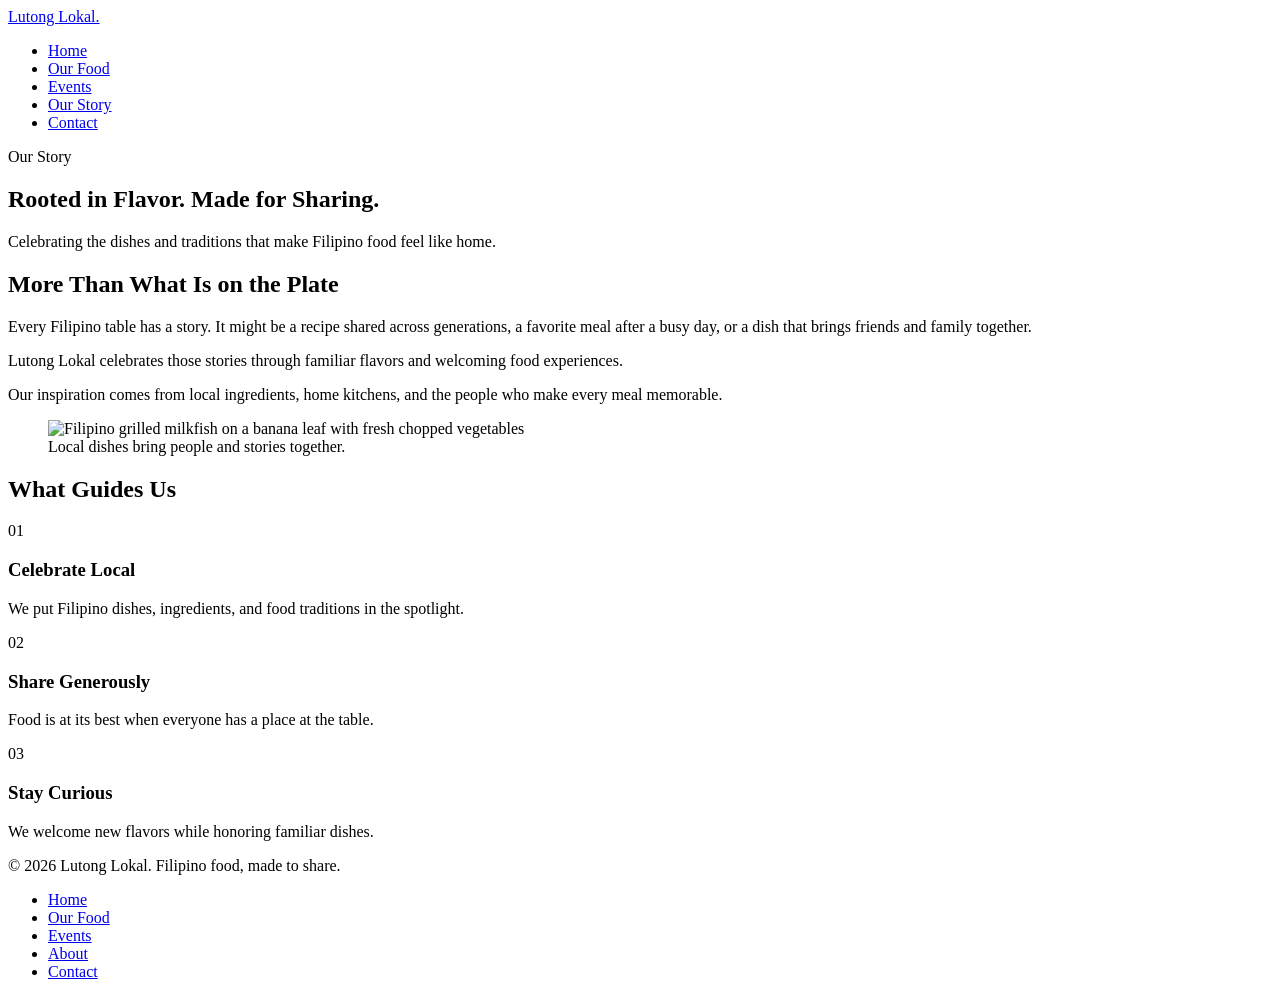
==== about.html @ 5c30febf "Add files via upload" ====
<!DOCTYPE html>
<html lang="en">
<head>
  <meta charset="UTF-8">
  <meta name="viewport" content="width=device-width, initial-scale=1.0">
  <meta name="description" content="Lutong Lokal celebrates Filipino food, local flavors, and shared meals.">
  <title>Our Story | Lutong Lokal</title>
  <link rel="stylesheet" href="css/style.css">
</head>
<body>
<header><div class="wrap header-inner">
<a class="brand" href="index.html">Lutong <span>Lokal.</span></a>
<nav aria-label="Main navigation"><ul><li><a href="index.html">Home</a></li><li><a href="menu.html">Our Food</a></li><li><a href="events.html">Events</a></li><li><a href="about.html" aria-current="page">Our Story</a></li><li><a href="contact.html">Contact</a></li></ul></nav>
</div></header>
<main>

<section class="page-title"><div class="wrap"><span class="eyebrow">Our Story</span><h1>Rooted in Flavor. Made for Sharing.</h1><p>Celebrating the dishes and traditions that make Filipino food feel like home.</p></div></section>
<section class="section"><div class="wrap split">
<div><h2>More Than What Is on the Plate</h2><p>Every Filipino table has a story. It might be a recipe shared across generations, a favorite meal after a busy day, or a dish that brings friends and family together.</p><p>Lutong Lokal celebrates those stories through familiar flavors and welcoming food experiences.</p><p>Our inspiration comes from local ingredients, home kitchens, and the people who make every meal memorable.</p></div>
<figure><img src="images/inihaw-bangus.png" alt="Filipino grilled milkfish on a banana leaf with fresh chopped vegetables"><figcaption>Local dishes bring people and stories together.</figcaption></figure>
</div></section>
<section class="section band"><div class="wrap"><h2>What Guides Us</h2><div class="values">
<article class="value"><div class="number">01</div><h3>Celebrate Local</h3><p>We put Filipino dishes, ingredients, and food traditions in the spotlight.</p></article>
<article class="value"><div class="number">02</div><h3>Share Generously</h3><p>Food is at its best when everyone has a place at the table.</p></article>
<article class="value"><div class="number">03</div><h3>Stay Curious</h3><p>We welcome new flavors while honoring familiar dishes.</p></article>
</div></div></section>

</main>
<footer><div class="wrap footer-inner">
<p>© 2026 Lutong Lokal. Filipino food, made to share.</p>
<ul class="footer-links"><li><a href="index.html">Home</a></li><li><a href="menu.html">Our Food</a></li><li><a href="events.html">Events</a></li><li><a href="about.html">About</a></li><li><a href="contact.html">Contact</a></li></ul>
</div></footer>
</body>
</html>
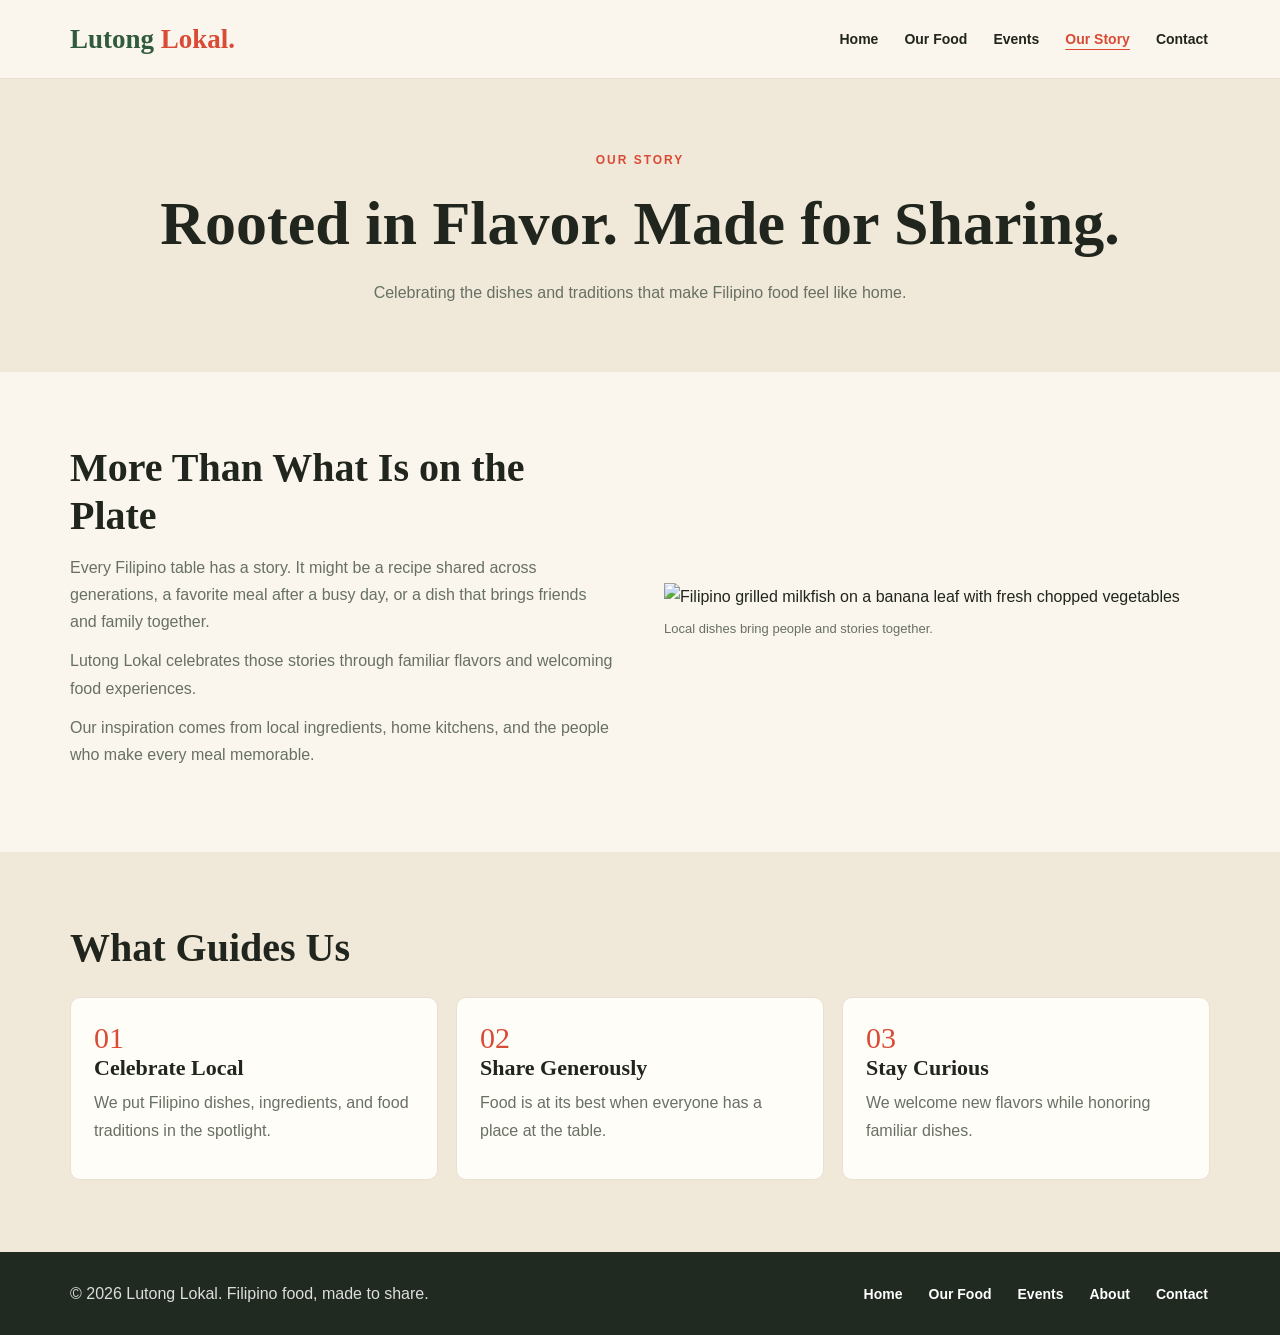
==== commit 55f9668e: "Update stylesheet link in about.html" ====
--- a/about.html
+++ b/about.html
@@ -5,7 +5,7 @@
   <meta name="viewport" content="width=device-width, initial-scale=1.0">
   <meta name="description" content="Lutong Lokal celebrates Filipino food, local flavors, and shared meals.">
   <title>Our Story | Lutong Lokal</title>
-  <link rel="stylesheet" href="css/style.css">
+  <link rel="stylesheet" href="style.css">
 </head>
 <body>
 <header><div class="wrap header-inner">
--- a/style.css
+++ b/style.css
@@ -0,0 +1,95 @@
+:root {
+  --ink: #20251d;
+  --muted: #687064;
+  --cream: #faf6ed;
+  --paper: #fffdf8;
+  --tomato: #d94b35;
+  --leaf: #315b3d;
+  --line: #e8e0d2;
+  --gold: #d6a64f;
+  --heading: Georgia, "Times New Roman", serif;
+  --body: Arial, Helvetica, sans-serif;
+}
+* { box-sizing: border-box; margin: 0; padding: 0; }
+html { scroll-behavior: smooth; scroll-padding-top: 95px; }
+body { background: var(--cream); color: var(--ink); font-family: var(--body); line-height: 1.7; }
+img, video { display: block; max-width: 100%; }
+a { color: inherit; text-decoration: none; }
+.wrap { width: min(1140px, 90%); margin: auto; }
+header { position: sticky; top: 0; z-index: 10; background: var(--cream); border-bottom: 1px solid var(--line); }
+.header-inner { min-height: 78px; display: flex; align-items: center; justify-content: space-between; gap: 24px; }
+.brand { font: 800 27px var(--heading); color: var(--leaf); white-space: nowrap; }
+.brand span { color: var(--tomato); }
+nav ul, .footer-links { display: flex; flex-wrap: wrap; gap: 10px 22px; list-style: none; }
+nav a, .footer-links a { font-size: 14px; font-weight: 700; padding: 8px 2px; }
+nav a:hover, nav a:focus-visible, nav a[aria-current="page"] { color: var(--tomato); text-decoration: underline; text-underline-offset: 5px; }
+a:focus-visible, button:focus-visible, input:focus-visible, select:focus-visible, textarea:focus-visible, video:focus-visible { outline: 3px solid var(--gold); outline-offset: 3px; }
+main { min-height: 65vh; }
+section { scroll-margin-top: 95px; }
+.section { padding: 72px 0; }
+.eyebrow { color: var(--tomato); font-size: 12px; font-weight: 800; letter-spacing: 2px; text-transform: uppercase; }
+h1, h2, h3 { font-family: var(--heading); line-height: 1.2; }
+h1 { font-size: clamp(38px, 5vw, 62px); margin: 14px 0 18px; }
+h2 { font-size: clamp(29px, 4vw, 40px); margin-bottom: 14px; }
+h3 { font-size: 22px; margin-bottom: 8px; }
+p { color: var(--muted); margin-bottom: 12px; }
+.btn { display: inline-block; border: 0; border-radius: 5px; background: var(--tomato); color: white; padding: 12px 22px; font-weight: 700; cursor: pointer; transition: .2s; }
+.btn:hover, .btn:focus-visible { background: #b93625; transform: translateY(-2px); }
+.btn-dark { background: var(--leaf); }
+.hero { padding: 68px 0; background: linear-gradient(120deg, #f1e4ce, var(--cream)); }
+.hero-grid, .split, .contact-layout { display: grid; grid-template-columns: 1fr 1fr; align-items: center; gap: 48px; }
+.hero p { font-size: 17px; max-width: 560px; margin-bottom: 22px; }
+.hero figure img { width: 100%; height: 430px; object-fit: cover; border-radius: 42% 42% 14px 14px; }
+figcaption { color: var(--muted); font-size: 13px; margin-top: 8px; }
+.page-title { text-align: center; padding: 66px 0; background: #f0e8d8; }
+.page-title p { max-width: 700px; margin: 0 auto; }
+.section-heading { display: flex; justify-content: space-between; align-items: end; gap: 20px; margin-bottom: 28px; }
+.section-heading a { color: var(--tomato); font-weight: 700; }
+.cards { display: grid; grid-template-columns: repeat(3, 1fr); gap: 24px; }
+.card { overflow: hidden; background: var(--paper); border: 1px solid var(--line); border-radius: 12px; transition: .2s; }
+.card:hover { transform: translateY(-4px); box-shadow: 0 12px 28px #00000012; }
+.card img { width: 100%; height: 225px; object-fit: cover; }
+.card-body { padding: 20px; }
+.price { color: var(--tomato); font-weight: 800; margin-top: 10px; }
+.band { background: #f0e8d8; }
+.menu-grid { display: grid; grid-template-columns: repeat(2, 1fr); gap: 0 38px; }
+.menu-item { display: flex; justify-content: space-between; gap: 20px; padding: 20px 0; border-bottom: 1px dashed #cfc4b2; }
+.menu-item .price { white-space: nowrap; }
+.event-list { max-width: 850px; margin: 25px auto 0; }
+.event { display: grid; grid-template-columns: 82px 1fr; gap: 22px; padding: 22px 0; border-bottom: 1px solid var(--line); }
+.event time { background: var(--leaf); color: white; border-radius: 8px; display: grid; place-content: center; text-align: center; min-height: 82px; }
+.event time b { font: 30px var(--heading); }
+.values { display: grid; grid-template-columns: repeat(3, 1fr); gap: 18px; margin-top: 25px; }
+.value { background: var(--paper); padding: 23px; border-radius: 10px; border: 1px solid var(--line); }
+.value .number { color: var(--tomato); font: 30px var(--heading); }
+.video-panel { max-width: 900px; margin: 28px auto 0; }
+.video-panel video { width: 100%; border-radius: 12px; background: #171717; }
+.form-row { display: grid; grid-template-columns: 1fr 1fr; gap: 16px; }
+.field { margin-bottom: 17px; }
+.field label { display: block; font-weight: 700; margin-bottom: 6px; }
+.field input, .field select, .field textarea { width: 100%; padding: 12px; border: 1px solid #cfc7b9; border-radius: 5px; background: var(--paper); color: var(--ink); font: inherit; }
+.field textarea { min-height: 135px; resize: vertical; }
+.contact-aside { align-self: start; background: var(--leaf); color: white; padding: 28px; border-radius: 12px; }
+.contact-aside h2, .contact-aside p { color: white; }
+.contact-aside p { opacity: .9; }
+footer { background: #202a21; color: white; padding: 28px 0; }
+.footer-inner { display: flex; justify-content: space-between; align-items: center; gap: 20px; }
+.footer-inner p { color: #ddd; margin: 0; }
+.footer-links a { color: white; }
+@media (max-width: 800px) {
+  .header-inner { flex-direction: column; justify-content: center; padding: 14px 0; }
+  nav ul { justify-content: center; gap: 6px 15px; }
+  .hero-grid, .split, .contact-layout { grid-template-columns: 1fr; }
+  .hero figure img { height: 340px; }
+  .cards { grid-template-columns: repeat(2, 1fr); }
+  .values { grid-template-columns: 1fr; }
+  .footer-inner { flex-direction: column; align-items: flex-start; }
+}
+@media (max-width: 520px) {
+  .cards, .menu-grid, .form-row { grid-template-columns: 1fr; }
+  .section { padding: 52px 0; }
+  .hero { padding: 48px 0; }
+  .hero figure img { height: 280px; }
+  .event { grid-template-columns: 66px 1fr; gap: 14px; }
+  .menu-item { gap: 10px; }
+}
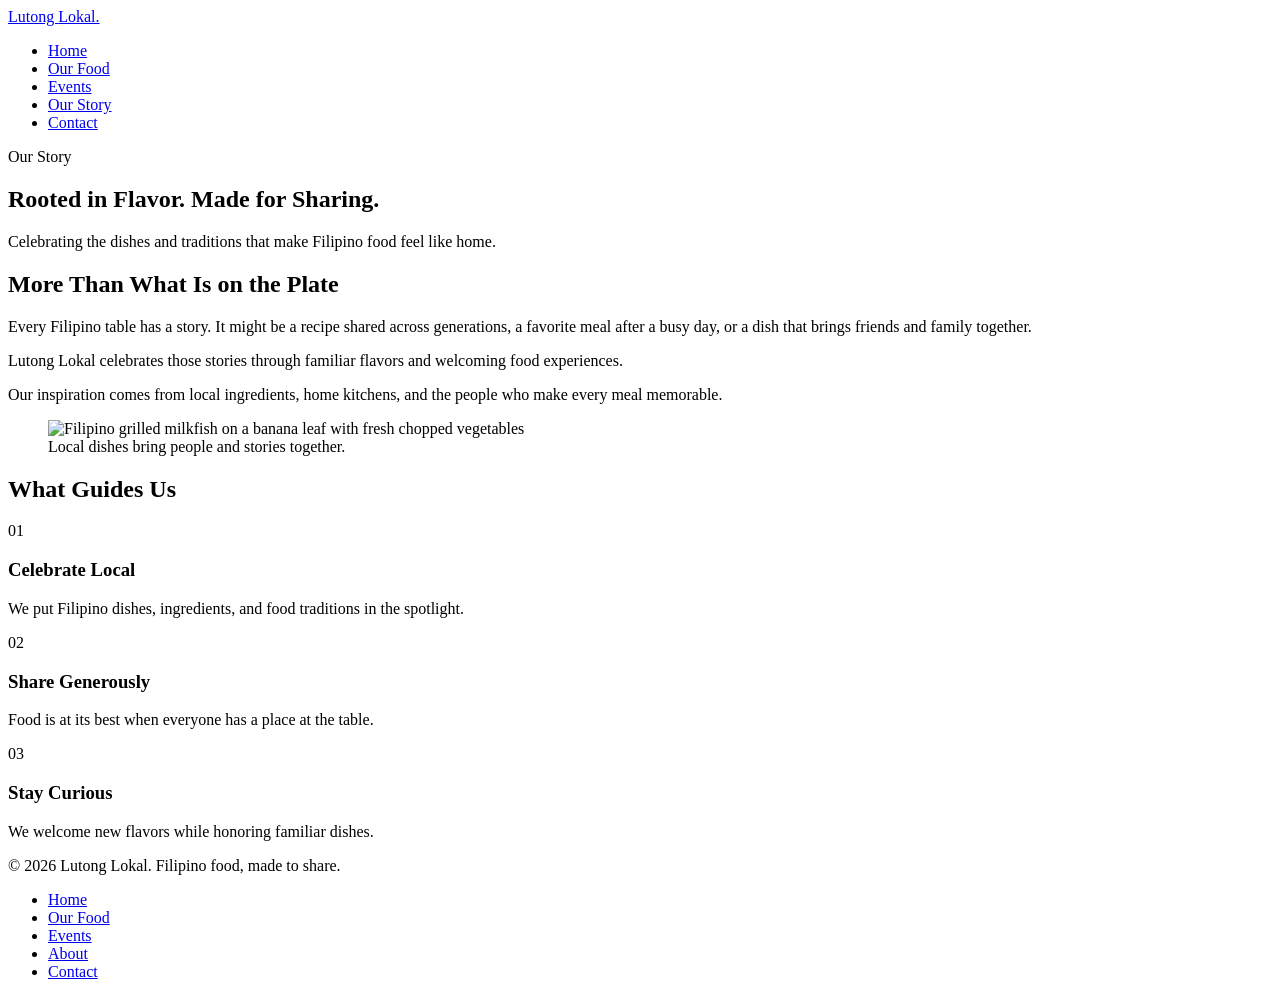
==== commit 108a8679: "Add files via upload" ====
--- a/about.html
+++ b/about.html
@@ -5,7 +5,7 @@
   <meta name="viewport" content="width=device-width, initial-scale=1.0">
   <meta name="description" content="Lutong Lokal celebrates Filipino food, local flavors, and shared meals.">
   <title>Our Story | Lutong Lokal</title>
-  <link rel="stylesheet" href="style.css">
+  <link rel="stylesheet" href="css/style.css">
 </head>
 <body>
 <header><div class="wrap header-inner">
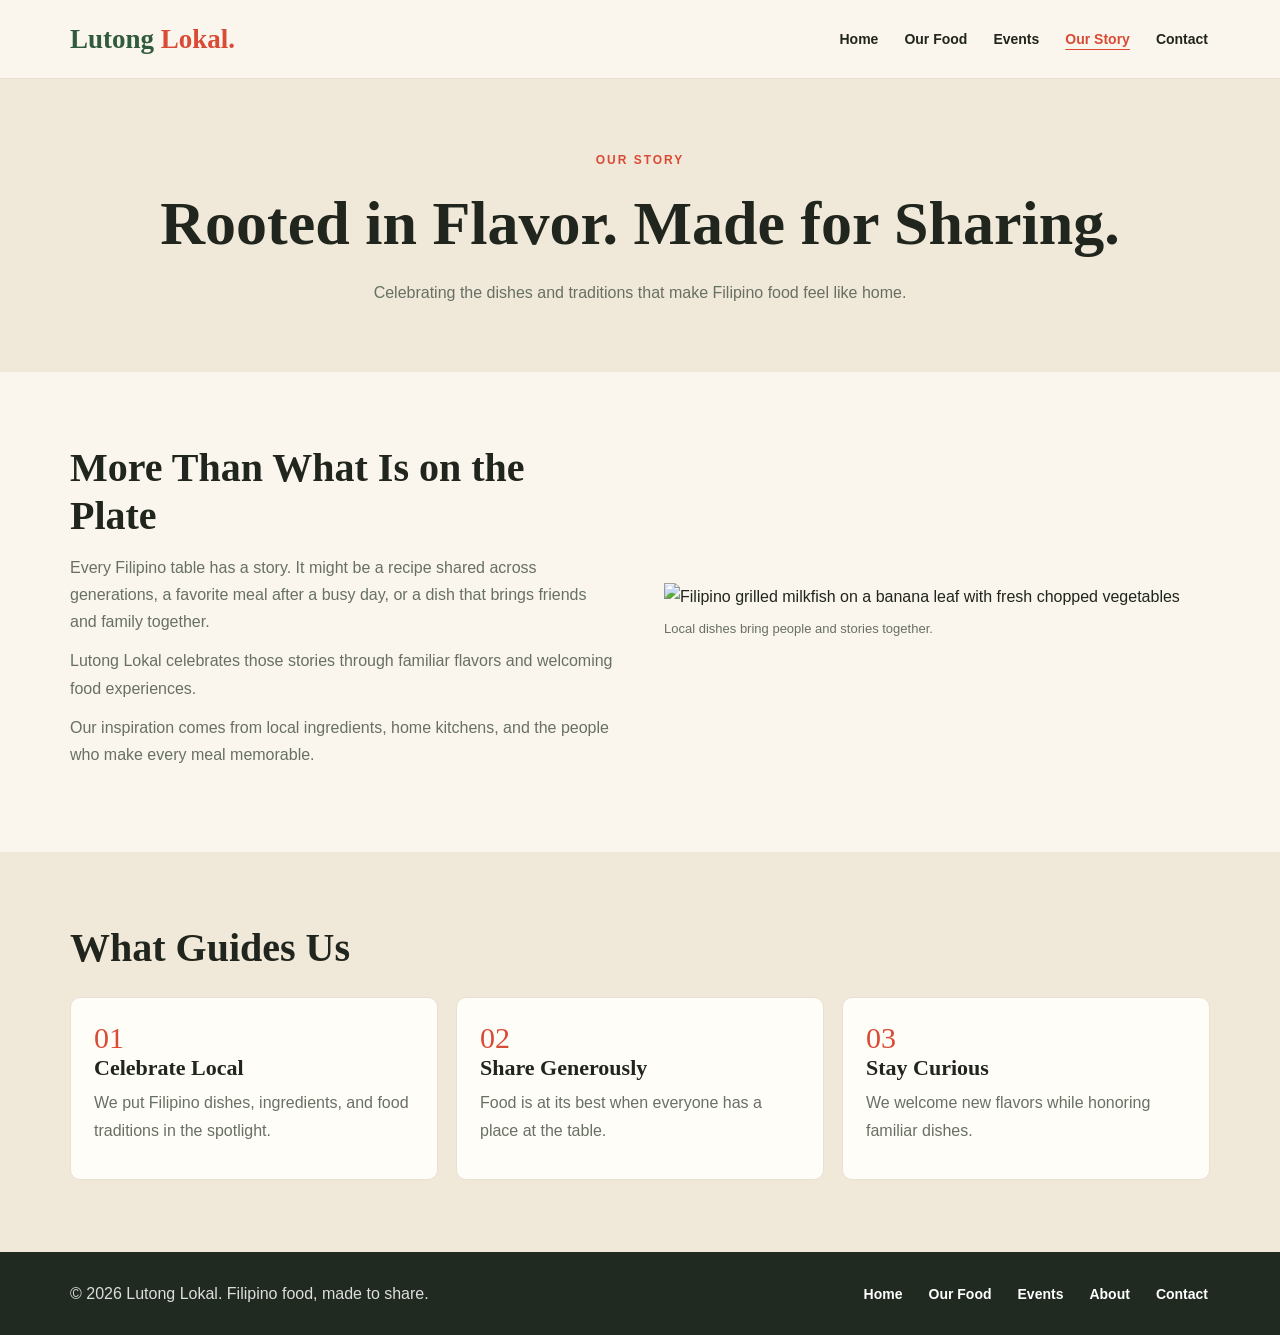
==== commit 69e68ea3: "Update about.html" ====
--- a/about.html
+++ b/about.html
@@ -5,7 +5,7 @@
   <meta name="viewport" content="width=device-width, initial-scale=1.0">
   <meta name="description" content="Lutong Lokal celebrates Filipino food, local flavors, and shared meals.">
   <title>Our Story | Lutong Lokal</title>
-  <link rel="stylesheet" href="css/style.css">
+  <link rel="stylesheet" href="style.css">
 </head>
 <body>
 <header><div class="wrap header-inner">
--- a/style.css
+++ b/style.css
@@ -0,0 +1,95 @@
+:root {
+  --ink: #20251d;
+  --muted: #687064;
+  --cream: #faf6ed;
+  --paper: #fffdf8;
+  --tomato: #d94b35;
+  --leaf: #315b3d;
+  --line: #e8e0d2;
+  --gold: #d6a64f;
+  --heading: Georgia, "Times New Roman", serif;
+  --body: Arial, Helvetica, sans-serif;
+}
+* { box-sizing: border-box; margin: 0; padding: 0; }
+html { scroll-behavior: smooth; scroll-padding-top: 95px; }
+body { background: var(--cream); color: var(--ink); font-family: var(--body); line-height: 1.7; }
+img, video { display: block; max-width: 100%; }
+a { color: inherit; text-decoration: none; }
+.wrap { width: min(1140px, 90%); margin: auto; }
+header { position: sticky; top: 0; z-index: 10; background: var(--cream); border-bottom: 1px solid var(--line); }
+.header-inner { min-height: 78px; display: flex; align-items: center; justify-content: space-between; gap: 24px; }
+.brand { font: 800 27px var(--heading); color: var(--leaf); white-space: nowrap; }
+.brand span { color: var(--tomato); }
+nav ul, .footer-links { display: flex; flex-wrap: wrap; gap: 10px 22px; list-style: none; }
+nav a, .footer-links a { font-size: 14px; font-weight: 700; padding: 8px 2px; }
+nav a:hover, nav a:focus-visible, nav a[aria-current="page"] { color: var(--tomato); text-decoration: underline; text-underline-offset: 5px; }
+a:focus-visible, button:focus-visible, input:focus-visible, select:focus-visible, textarea:focus-visible, video:focus-visible { outline: 3px solid var(--gold); outline-offset: 3px; }
+main { min-height: 65vh; }
+section { scroll-margin-top: 95px; }
+.section { padding: 72px 0; }
+.eyebrow { color: var(--tomato); font-size: 12px; font-weight: 800; letter-spacing: 2px; text-transform: uppercase; }
+h1, h2, h3 { font-family: var(--heading); line-height: 1.2; }
+h1 { font-size: clamp(38px, 5vw, 62px); margin: 14px 0 18px; }
+h2 { font-size: clamp(29px, 4vw, 40px); margin-bottom: 14px; }
+h3 { font-size: 22px; margin-bottom: 8px; }
+p { color: var(--muted); margin-bottom: 12px; }
+.btn { display: inline-block; border: 0; border-radius: 5px; background: var(--tomato); color: white; padding: 12px 22px; font-weight: 700; cursor: pointer; transition: .2s; }
+.btn:hover, .btn:focus-visible { background: #b93625; transform: translateY(-2px); }
+.btn-dark { background: var(--leaf); }
+.hero { padding: 68px 0; background: linear-gradient(120deg, #f1e4ce, var(--cream)); }
+.hero-grid, .split, .contact-layout { display: grid; grid-template-columns: 1fr 1fr; align-items: center; gap: 48px; }
+.hero p { font-size: 17px; max-width: 560px; margin-bottom: 22px; }
+.hero figure img { width: 100%; height: 430px; object-fit: cover; border-radius: 42% 42% 14px 14px; }
+figcaption { color: var(--muted); font-size: 13px; margin-top: 8px; }
+.page-title { text-align: center; padding: 66px 0; background: #f0e8d8; }
+.page-title p { max-width: 700px; margin: 0 auto; }
+.section-heading { display: flex; justify-content: space-between; align-items: end; gap: 20px; margin-bottom: 28px; }
+.section-heading a { color: var(--tomato); font-weight: 700; }
+.cards { display: grid; grid-template-columns: repeat(3, 1fr); gap: 24px; }
+.card { overflow: hidden; background: var(--paper); border: 1px solid var(--line); border-radius: 12px; transition: .2s; }
+.card:hover { transform: translateY(-4px); box-shadow: 0 12px 28px #00000012; }
+.card img { width: 100%; height: 225px; object-fit: cover; }
+.card-body { padding: 20px; }
+.price { color: var(--tomato); font-weight: 800; margin-top: 10px; }
+.band { background: #f0e8d8; }
+.menu-grid { display: grid; grid-template-columns: repeat(2, 1fr); gap: 0 38px; }
+.menu-item { display: flex; justify-content: space-between; gap: 20px; padding: 20px 0; border-bottom: 1px dashed #cfc4b2; }
+.menu-item .price { white-space: nowrap; }
+.event-list { max-width: 850px; margin: 25px auto 0; }
+.event { display: grid; grid-template-columns: 82px 1fr; gap: 22px; padding: 22px 0; border-bottom: 1px solid var(--line); }
+.event time { background: var(--leaf); color: white; border-radius: 8px; display: grid; place-content: center; text-align: center; min-height: 82px; }
+.event time b { font: 30px var(--heading); }
+.values { display: grid; grid-template-columns: repeat(3, 1fr); gap: 18px; margin-top: 25px; }
+.value { background: var(--paper); padding: 23px; border-radius: 10px; border: 1px solid var(--line); }
+.value .number { color: var(--tomato); font: 30px var(--heading); }
+.video-panel { max-width: 900px; margin: 28px auto 0; }
+.video-panel video { width: 100%; border-radius: 12px; background: #171717; }
+.form-row { display: grid; grid-template-columns: 1fr 1fr; gap: 16px; }
+.field { margin-bottom: 17px; }
+.field label { display: block; font-weight: 700; margin-bottom: 6px; }
+.field input, .field select, .field textarea { width: 100%; padding: 12px; border: 1px solid #cfc7b9; border-radius: 5px; background: var(--paper); color: var(--ink); font: inherit; }
+.field textarea { min-height: 135px; resize: vertical; }
+.contact-aside { align-self: start; background: var(--leaf); color: white; padding: 28px; border-radius: 12px; }
+.contact-aside h2, .contact-aside p { color: white; }
+.contact-aside p { opacity: .9; }
+footer { background: #202a21; color: white; padding: 28px 0; }
+.footer-inner { display: flex; justify-content: space-between; align-items: center; gap: 20px; }
+.footer-inner p { color: #ddd; margin: 0; }
+.footer-links a { color: white; }
+@media (max-width: 800px) {
+  .header-inner { flex-direction: column; justify-content: center; padding: 14px 0; }
+  nav ul { justify-content: center; gap: 6px 15px; }
+  .hero-grid, .split, .contact-layout { grid-template-columns: 1fr; }
+  .hero figure img { height: 340px; }
+  .cards { grid-template-columns: repeat(2, 1fr); }
+  .values { grid-template-columns: 1fr; }
+  .footer-inner { flex-direction: column; align-items: flex-start; }
+}
+@media (max-width: 520px) {
+  .cards, .menu-grid, .form-row { grid-template-columns: 1fr; }
+  .section { padding: 52px 0; }
+  .hero { padding: 48px 0; }
+  .hero figure img { height: 280px; }
+  .event { grid-template-columns: 66px 1fr; gap: 14px; }
+  .menu-item { gap: 10px; }
+}
